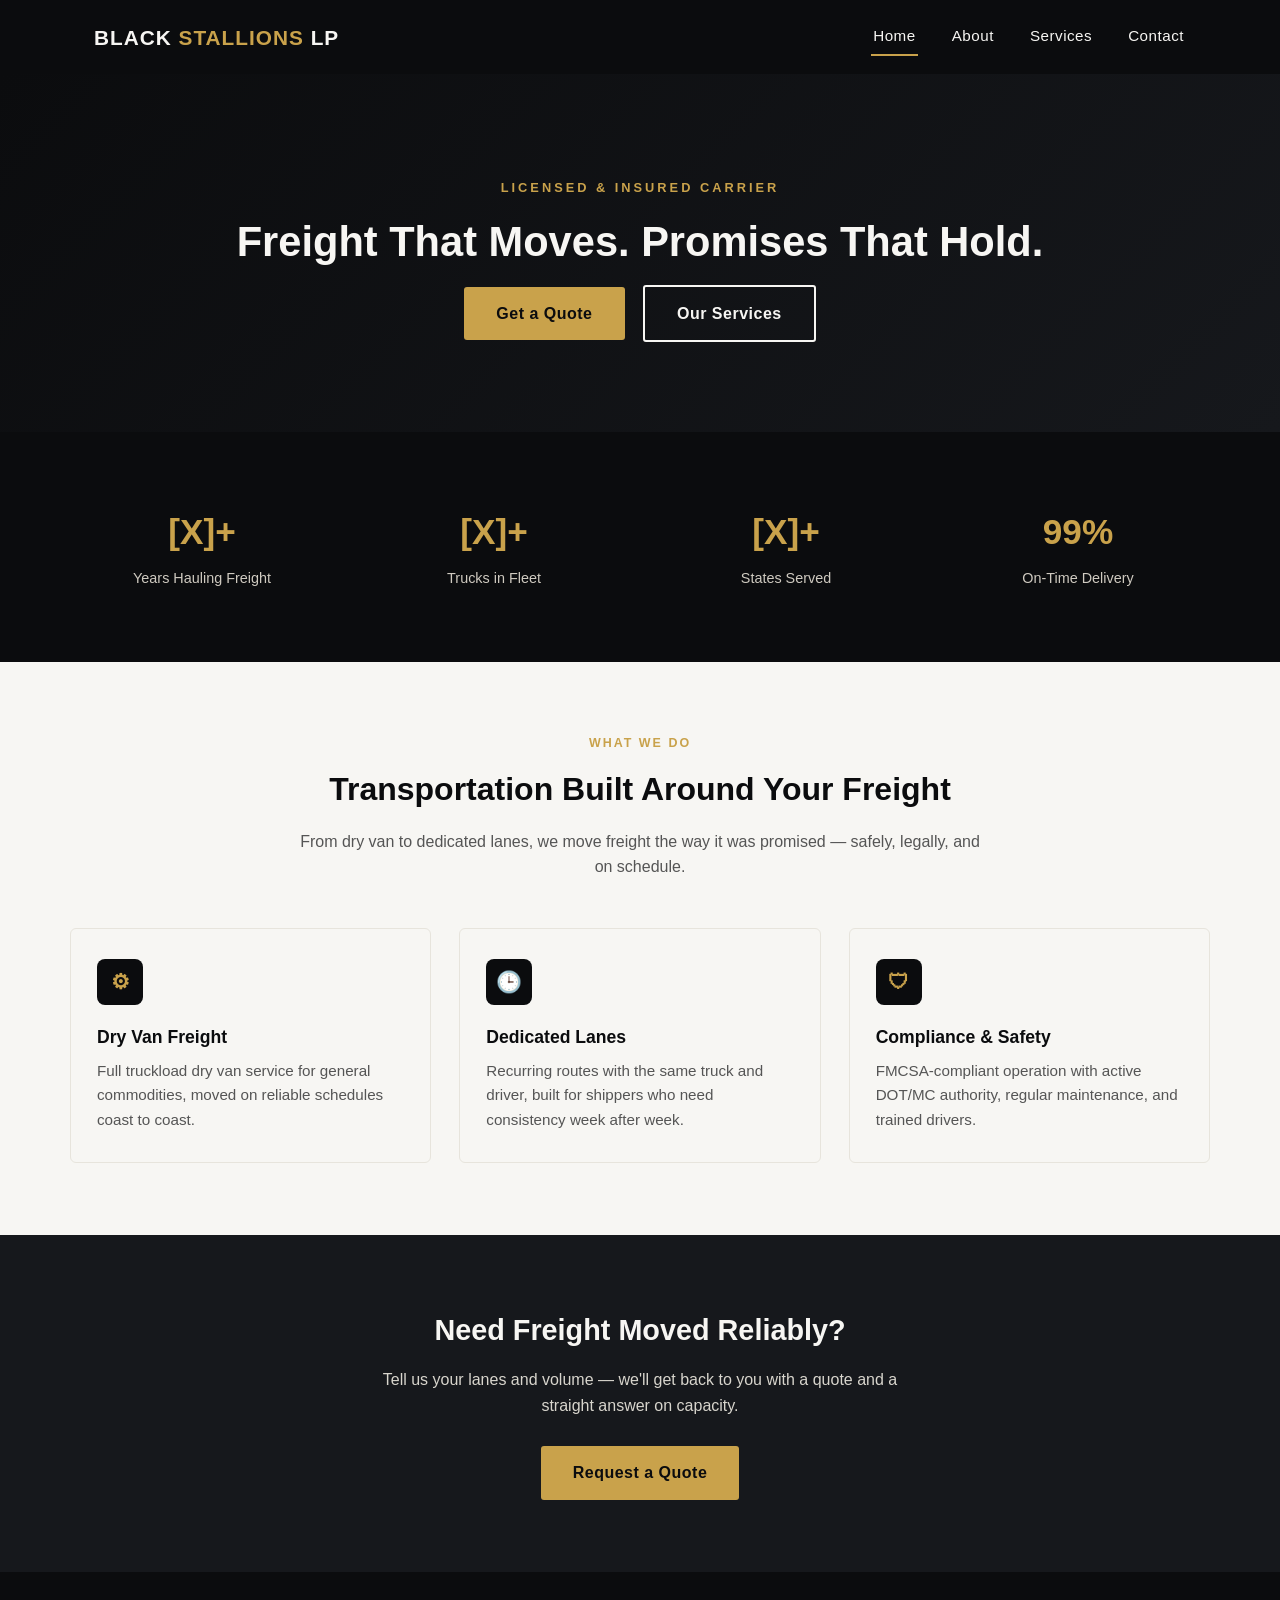
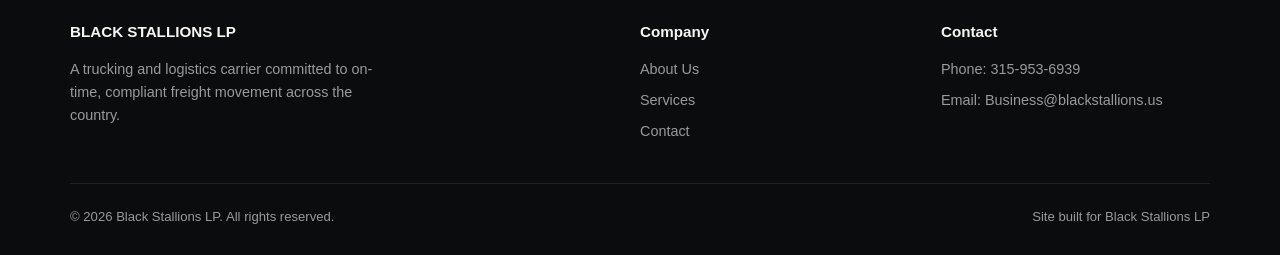
==== index.html @ 040e607d "Update index.html" ====
<!DOCTYPE html>
<html lang="en">
<head>
<meta charset="UTF-8">
<meta name="viewport" content="width=device-width, initial-scale=1.0">
<title>Black Stallions LP | Trucking &amp; Logistics</title>
<meta name="description" content="Black Stallions Lp Black Stallions LP connects owner-operators and moving companies nationwide with consistent freight — Box Truck, Power Only, and Flatbed placements, plus backhaul solutions that turn empty return trips into revenue.">
<link rel="stylesheet" href="styles.css">
</head>
<body>

<header>
  <nav class="nav">
    <a class="logo" href="index.html">BLACK <span>STALLIONS</span> LP</a>
    <button class="nav-toggle" aria-label="Toggle menu">&#9776;</button>
    <div class="nav-links">
      <a href="index.html" class="active">Home</a>
      <a href="about.html">About</a>
      <a href="services.html">Services</a>
      <a href="contact.html">Contact</a>
    </div>
  </nav>
</header>

<section class="hero">
  <div class="tag">Licensed &amp; Insured Carrier</div>
  <h1>Freight That Moves. Promises That Hold.</h1>
  <a class="btn" href="contact.html">Get a Quote</a>
  <a class="btn outline" href="services.html">Our Services</a>
</section>

<section class="stats">
  <div class="grid cols-4">
    <div><div class="num">[X]+</div><div class="label">Years Hauling Freight</div></div>
    <div><div class="num">[X]+</div><div class="label">Trucks in Fleet</div></div>
    <div><div class="num">[X]+</div><div class="label">States Served</div></div>
    <div><div class="num">99%</div><div class="label">On-Time Delivery</div></div>
  </div>
</section>

<section>
  <div class="section-head">
    <div class="tag">What We Do</div>
    <h2>Transportation Built Around Your Freight</h2>
    <p>From dry van to dedicated lanes, we move freight the way it was promised — safely, legally, and on schedule.</p>
  </div>
  <div class="grid cols-3">
    <div class="card">
      <div class="icon">&#9881;</div>
      <h3>Dry Van Freight</h3>
      <p>Full truckload dry van service for general commodities, moved on reliable schedules coast to coast.</p>
    </div>
    <div class="card">
      <div class="icon">&#128338;</div>
      <h3>Dedicated Lanes</h3>
      <p>Recurring routes with the same truck and driver, built for shippers who need consistency week after week.</p>
    </div>
    <div class="card">
      <div class="icon">&#128737;</div>
      <h3>Compliance &amp; Safety</h3>
      <p>FMCSA-compliant operation with active DOT/MC authority, regular maintenance, and trained drivers.</p>
    </div>
  </div>
</section>

<section class="band">
  <h2>Need Freight Moved Reliably?</h2>
  <p>Tell us your lanes and volume — we'll get back to you with a quote and a straight answer on capacity.</p>
  <a class="btn" href="contact.html">Request a Quote</a>
</section>

<footer>
  <div class="footer-grid">
    <div>
      <h4>BLACK STALLIONS LP</h4>
      <p style="font-size:0.9rem; max-width:320px;">A trucking and logistics carrier committed to on-time, compliant freight movement across the country.</p>
    </div>
    <div>
      <h4>Company</h4>
      <ul>
        <li><a href="about.html">About Us</a></li>
        <li><a href="services.html">Services</a></li>
        <li><a href="contact.html">Contact</a></li>
      </ul>
    </div>
    <div>
      <h4>Contact</h4>
      <ul>
        <li>Phone: 315-953-6939</li>
        <li>Email: Business@blackstallions.us</li>
      </ul>
    </div>
  </div>
  <div class="footer-bottom">
    <span>&copy; <span id="year"></span> Black Stallions LP. All rights reserved.</span>
    <span>Site built for Black Stallions LP</span>
  </div>
</footer>

<script src="nav.js"></script>
<script>document.getElementById('year').textContent = new Date().getFullYear();</script>
</body>
</html>
---- styles.css ----
/* Black Stallions LP — shared styles */

:root {
  --black: #0b0c0e;
  --charcoal: #16181c;
  --gold: #c9a24b;
  --gold-light: #e0c47c;
  --white: #f7f6f3;
  --grey: #9a9a9a;
  --maxw: 1140px;
}

* { margin: 0; padding: 0; box-sizing: border-box; }

body {
  font-family: 'Helvetica Neue', Arial, sans-serif;
  background: var(--white);
  color: var(--black);
  line-height: 1.6;
}

a { text-decoration: none; color: inherit; }

.wrap { max-width: var(--maxw); margin: 0 auto; padding: 0 24px; }

/* Header */
header {
  background: var(--black);
  color: var(--white);
  position: sticky;
  top: 0;
  z-index: 100;
}
.nav {
  display: flex;
  align-items: center;
  justify-content: space-between;
  padding: 18px 24px;
  max-width: var(--maxw);
  margin: 0 auto;
}
.logo {
  font-size: 1.3rem;
  font-weight: 700;
  letter-spacing: 1px;
  text-transform: uppercase;
}
.logo span { color: var(--gold); }
.nav-links {
  display: flex;
  gap: 32px;
  font-size: 0.95rem;
  letter-spacing: 0.5px;
}
.nav-links a {
  padding: 6px 2px;
  border-bottom: 2px solid transparent;
  transition: border-color 0.2s;
}
.nav-links a:hover, .nav-links a.active {
  border-color: var(--gold);
}
.nav-toggle {
  display: none;
  background: none;
  border: none;
  color: var(--white);
  font-size: 1.6rem;
  cursor: pointer;
}

@media (max-width: 720px) {
  .nav-links {
    position: absolute;
    top: 64px;
    left: 0;
    right: 0;
    background: var(--black);
    flex-direction: column;
    gap: 0;
    display: none;
  }
  .nav-links.open { display: flex; }
  .nav-links a {
    padding: 16px 24px;
    border-bottom: 1px solid #222;
  }
  .nav-toggle { display: block; }
}

/* Hero */
.hero {
  background: linear-gradient(135deg, var(--black) 0%, var(--charcoal) 100%);
  color: var(--white);
  padding: 100px 24px 90px;
  text-align: center;
}
.hero.small { padding: 70px 24px 60px; }
.hero h1 {
  font-size: 2.6rem;
  font-weight: 800;
  max-width: 820px;
  margin: 0 auto 18px;
  line-height: 1.2;
}
.hero p.lead {
  font-size: 1.15rem;
  color: #d8d5cd;
  max-width: 640px;
  margin: 0 auto 32px;
}
.hero .tag {
  display: inline-block;
  color: var(--gold);
  letter-spacing: 3px;
  text-transform: uppercase;
  font-size: 0.8rem;
  font-weight: 700;
  margin-bottom: 18px;
}

.btn {
  display: inline-block;
  background: var(--gold);
  color: var(--black);
  font-weight: 700;
  padding: 14px 32px;
  border-radius: 3px;
  letter-spacing: 0.5px;
  transition: background 0.2s, transform 0.2s;
}
.btn:hover { background: var(--gold-light); transform: translateY(-1px); }
.btn.outline {
  background: transparent;
  border: 2px solid var(--white);
  color: var(--white);
  margin-left: 14px;
}
.btn.outline:hover { background: rgba(255,255,255,0.1); }

@media (max-width: 480px) {
  .btn.outline { margin-left: 0; margin-top: 12px; display: block; }
}

/* Sections */
section { padding: 72px 24px; }
.section-head { text-align: center; max-width: 680px; margin: 0 auto 48px; }
.section-head .tag {
  color: var(--gold);
  text-transform: uppercase;
  letter-spacing: 2px;
  font-size: 0.78rem;
  font-weight: 700;
}
.section-head h2 { font-size: 2rem; margin: 10px 0 14px; }
.section-head p { color: #555; }

.grid {
  display: grid;
  gap: 28px;
  max-width: var(--maxw);
  margin: 0 auto;
}
.grid.cols-3 { grid-template-columns: repeat(3, 1fr); }
.grid.cols-4 { grid-template-columns: repeat(4, 1fr); }
.grid.cols-2 { grid-template-columns: repeat(2, 1fr); }
@media (max-width: 860px) {
  .grid.cols-3, .grid.cols-4 { grid-template-columns: repeat(2, 1fr); }
}
@media (max-width: 560px) {
  .grid.cols-3, .grid.cols-4, .grid.cols-2 { grid-template-columns: 1fr; }
}

.card {
  background: var(--white);
  border: 1px solid #e7e4dc;
  border-radius: 6px;
  padding: 30px 26px;
}
.card .icon {
  width: 46px; height: 46px;
  border-radius: 8px;
  background: var(--black);
  color: var(--gold);
  display: flex; align-items: center; justify-content: center;
  font-size: 1.3rem;
  margin-bottom: 18px;
  font-weight: 700;
}
.card h3 { font-size: 1.1rem; margin-bottom: 8px; }
.card p { color: #555; font-size: 0.95rem; }

.stats {
  background: var(--black);
  color: var(--white);
}
.stats .grid { text-align: center; }
.stats .num { font-size: 2.2rem; font-weight: 800; color: var(--gold); }
.stats .label { color: #cfcac0; font-size: 0.9rem; margin-top: 6px; }

.band {
  background: var(--charcoal);
  color: var(--white);
  text-align: center;
}
.band h2 { font-size: 1.8rem; margin-bottom: 14px; }
.band p { color: #d8d5cd; max-width: 560px; margin: 0 auto 28px; }

/* About page specifics */
.two-col {
  display: grid;
  grid-template-columns: 1fr 1fr;
  gap: 48px;
  max-width: var(--maxw);
  margin: 0 auto;
  align-items: start;
}
@media (max-width: 760px) {
  .two-col { grid-template-columns: 1fr; }
}
.two-col h2 { font-size: 1.7rem; margin-bottom: 16px; }
.two-col p { color: #444; margin-bottom: 16px; }
.values-list { list-style: none; }
.values-list li {
  padding: 14px 0;
  border-bottom: 1px solid #e7e4dc;
}
.values-list li strong { color: var(--black); }
.values-list li span { color: #666; display: block; font-size: 0.92rem; margin-top: 4px; }

/* Contact page */
.contact-grid {
  display: grid;
  grid-template-columns: 1fr 1fr;
  gap: 48px;
  max-width: var(--maxw);
  margin: 0 auto;
}
@media (max-width: 760px) {
  .contact-grid { grid-template-columns: 1fr; }
}
.info-item { margin-bottom: 26px; }
.info-item .label {
  text-transform: uppercase;
  letter-spacing: 1px;
  font-size: 0.75rem;
  color: var(--gold);
  font-weight: 700;
  margin-bottom: 6px;
}
.info-item .value { font-size: 1.05rem; }

form { display: flex; flex-direction: column; gap: 16px; }
form label { font-size: 0.85rem; font-weight: 600; margin-bottom: 4px; display: block; }
form input, form textarea, form select {
  width: 100%;
  padding: 12px 14px;
  border: 1px solid #ccc8bd;
  border-radius: 4px;
  font-size: 1rem;
  font-family: inherit;
}
form textarea { min-height: 120px; resize: vertical; }
form button {
  background: var(--black);
  color: var(--white);
  border: none;
  padding: 14px 24px;
  font-weight: 700;
  border-radius: 4px;
  cursor: pointer;
  letter-spacing: 0.5px;
}
form button:hover { background: var(--charcoal); }

/* Footer */
footer {
  background: var(--black);
  color: var(--grey);
  padding: 48px 24px 28px;
}
.footer-grid {
  display: grid;
  grid-template-columns: 2fr 1fr 1fr;
  gap: 32px;
  max-width: var(--maxw);
  margin: 0 auto 32px;
}
@media (max-width: 680px) {
  .footer-grid { grid-template-columns: 1fr; }
}
.footer-grid h4 { color: var(--white); margin-bottom: 14px; font-size: 0.95rem; }
.footer-grid ul { list-style: none; }
.footer-grid li { margin-bottom: 8px; font-size: 0.9rem; }
.footer-grid li a:hover { color: var(--gold); }
.footer-bottom {
  max-width: var(--maxw);
  margin: 0 auto;
  padding-top: 22px;
  border-top: 1px solid #222;
  font-size: 0.82rem;
  display: flex;
  justify-content: space-between;
  flex-wrap: wrap;
  gap: 10px;
}
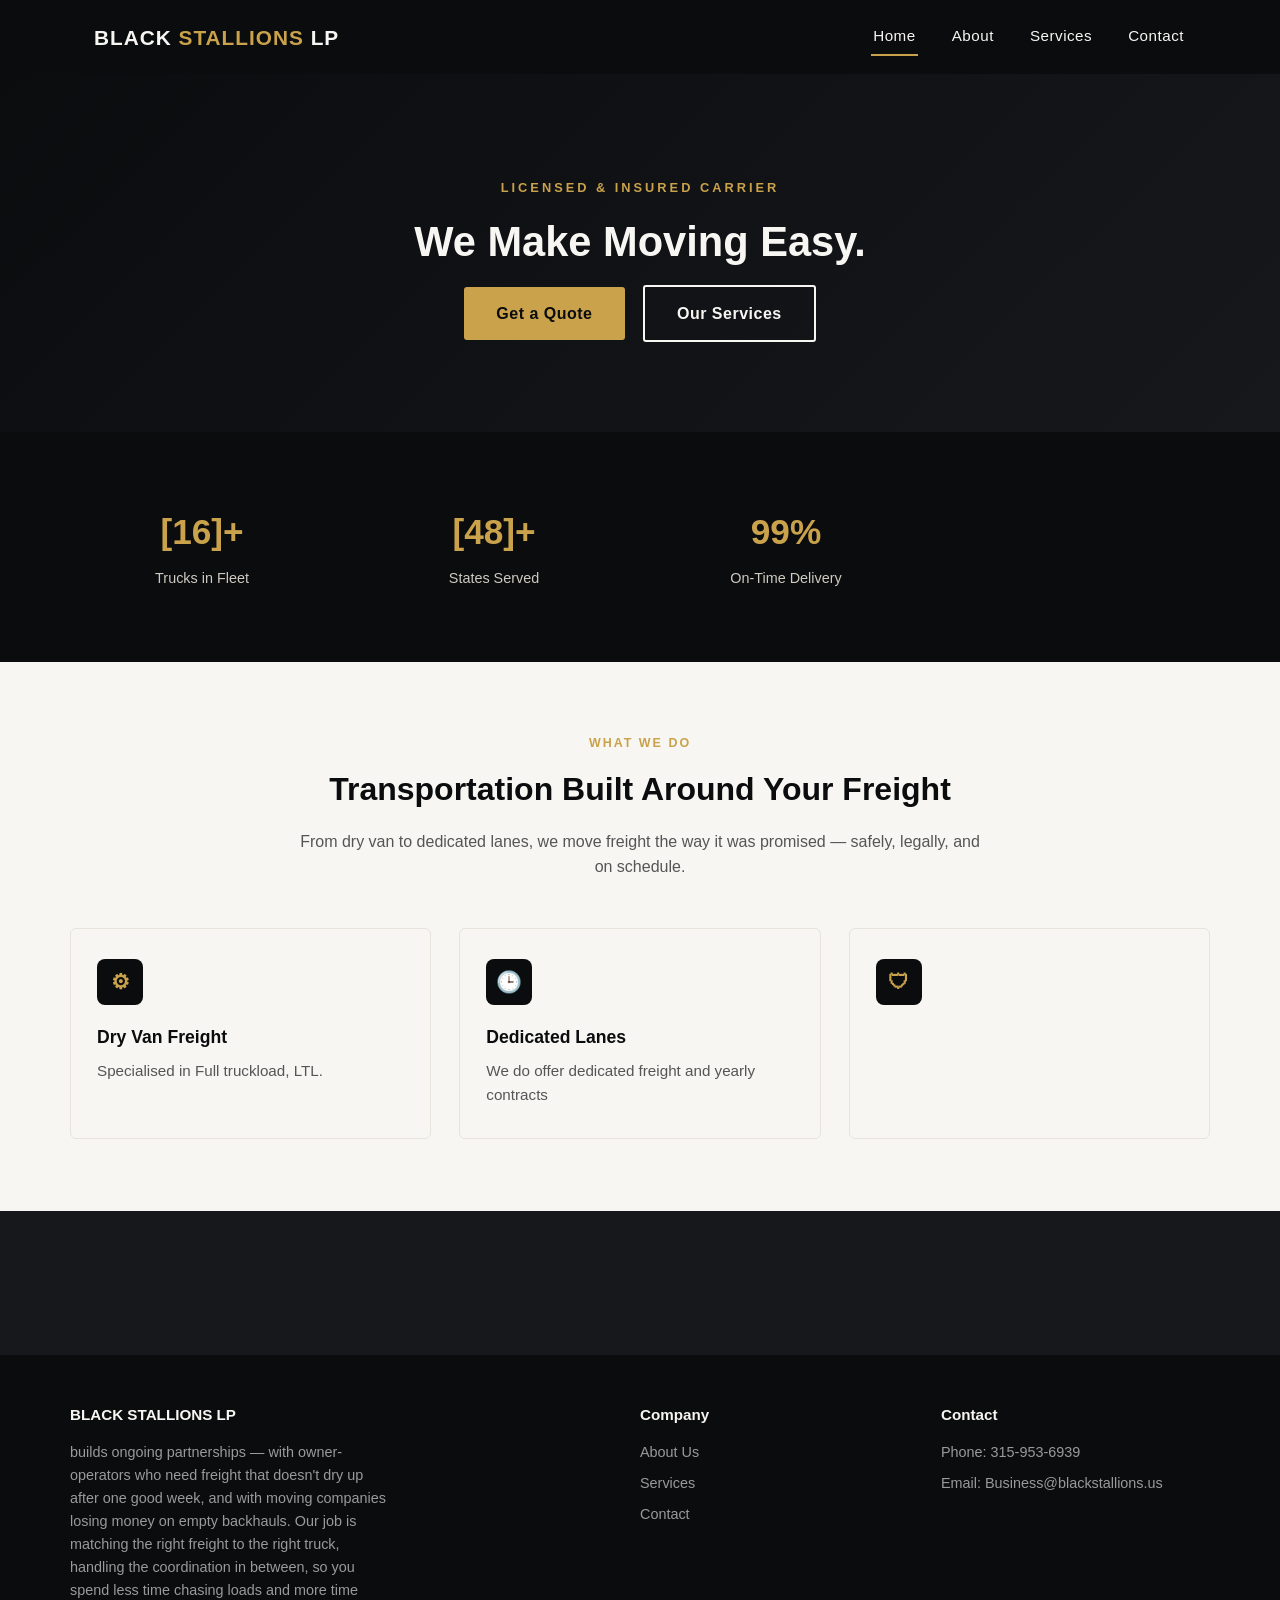
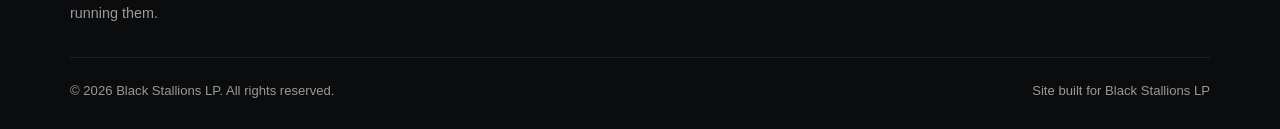
==== commit 5ced6b58: "Update index.html" ====
--- a/index.html
+++ b/index.html
@@ -24,16 +24,15 @@
 
 <section class="hero">
   <div class="tag">Licensed &amp; Insured Carrier</div>
-  <h1>Freight That Moves. Promises That Hold.</h1>
+  <h1> We Make Moving Easy.</h1>
   <a class="btn" href="contact.html">Get a Quote</a>
   <a class="btn outline" href="services.html">Our Services</a>
 </section>
 
 <section class="stats">
   <div class="grid cols-4">
-    <div><div class="num">[X]+</div><div class="label">Years Hauling Freight</div></div>
-    <div><div class="num">[X]+</div><div class="label">Trucks in Fleet</div></div>
-    <div><div class="num">[X]+</div><div class="label">States Served</div></div>
+    <div><div class="num">[16]+</div><div class="label">Trucks in Fleet</div></div>
+    <div><div class="num">[48]+</div><div class="label">States Served</div></div>
     <div><div class="num">99%</div><div class="label">On-Time Delivery</div></div>
   </div>
 </section>
@@ -48,32 +47,27 @@
     <div class="card">
       <div class="icon">&#9881;</div>
       <h3>Dry Van Freight</h3>
-      <p>Full truckload dry van service for general commodities, moved on reliable schedules coast to coast.</p>
+      <p>Specialised in Full truckload, LTL.</p>
     </div>
     <div class="card">
       <div class="icon">&#128338;</div>
       <h3>Dedicated Lanes</h3>
-      <p>Recurring routes with the same truck and driver, built for shippers who need consistency week after week.</p>
+      <p>We do offer dedicated freight and yearly contracts</p>
     </div>
     <div class="card">
       <div class="icon">&#128737;</div>
-      <h3>Compliance &amp; Safety</h3>
-      <p>FMCSA-compliant operation with active DOT/MC authority, regular maintenance, and trained drivers.</p>
     </div>
   </div>
 </section>
 
 <section class="band">
-  <h2>Need Freight Moved Reliably?</h2>
-  <p>Tell us your lanes and volume — we'll get back to you with a quote and a straight answer on capacity.</p>
-  <a class="btn" href="contact.html">Request a Quote</a>
 </section>
 
 <footer>
   <div class="footer-grid">
     <div>
       <h4>BLACK STALLIONS LP</h4>
-      <p style="font-size:0.9rem; max-width:320px;">A trucking and logistics carrier committed to on-time, compliant freight movement across the country.</p>
+      <p style="font-size:0.9rem; max-width:320px;"> builds ongoing partnerships — with owner-operators who need freight that doesn't dry up after one good week, and with moving companies losing money on empty backhauls. Our job is matching the right freight to the right truck, handling the coordination in between, so you spend less time chasing loads and more time running them.</p>
     </div>
     <div>
       <h4>Company</h4>
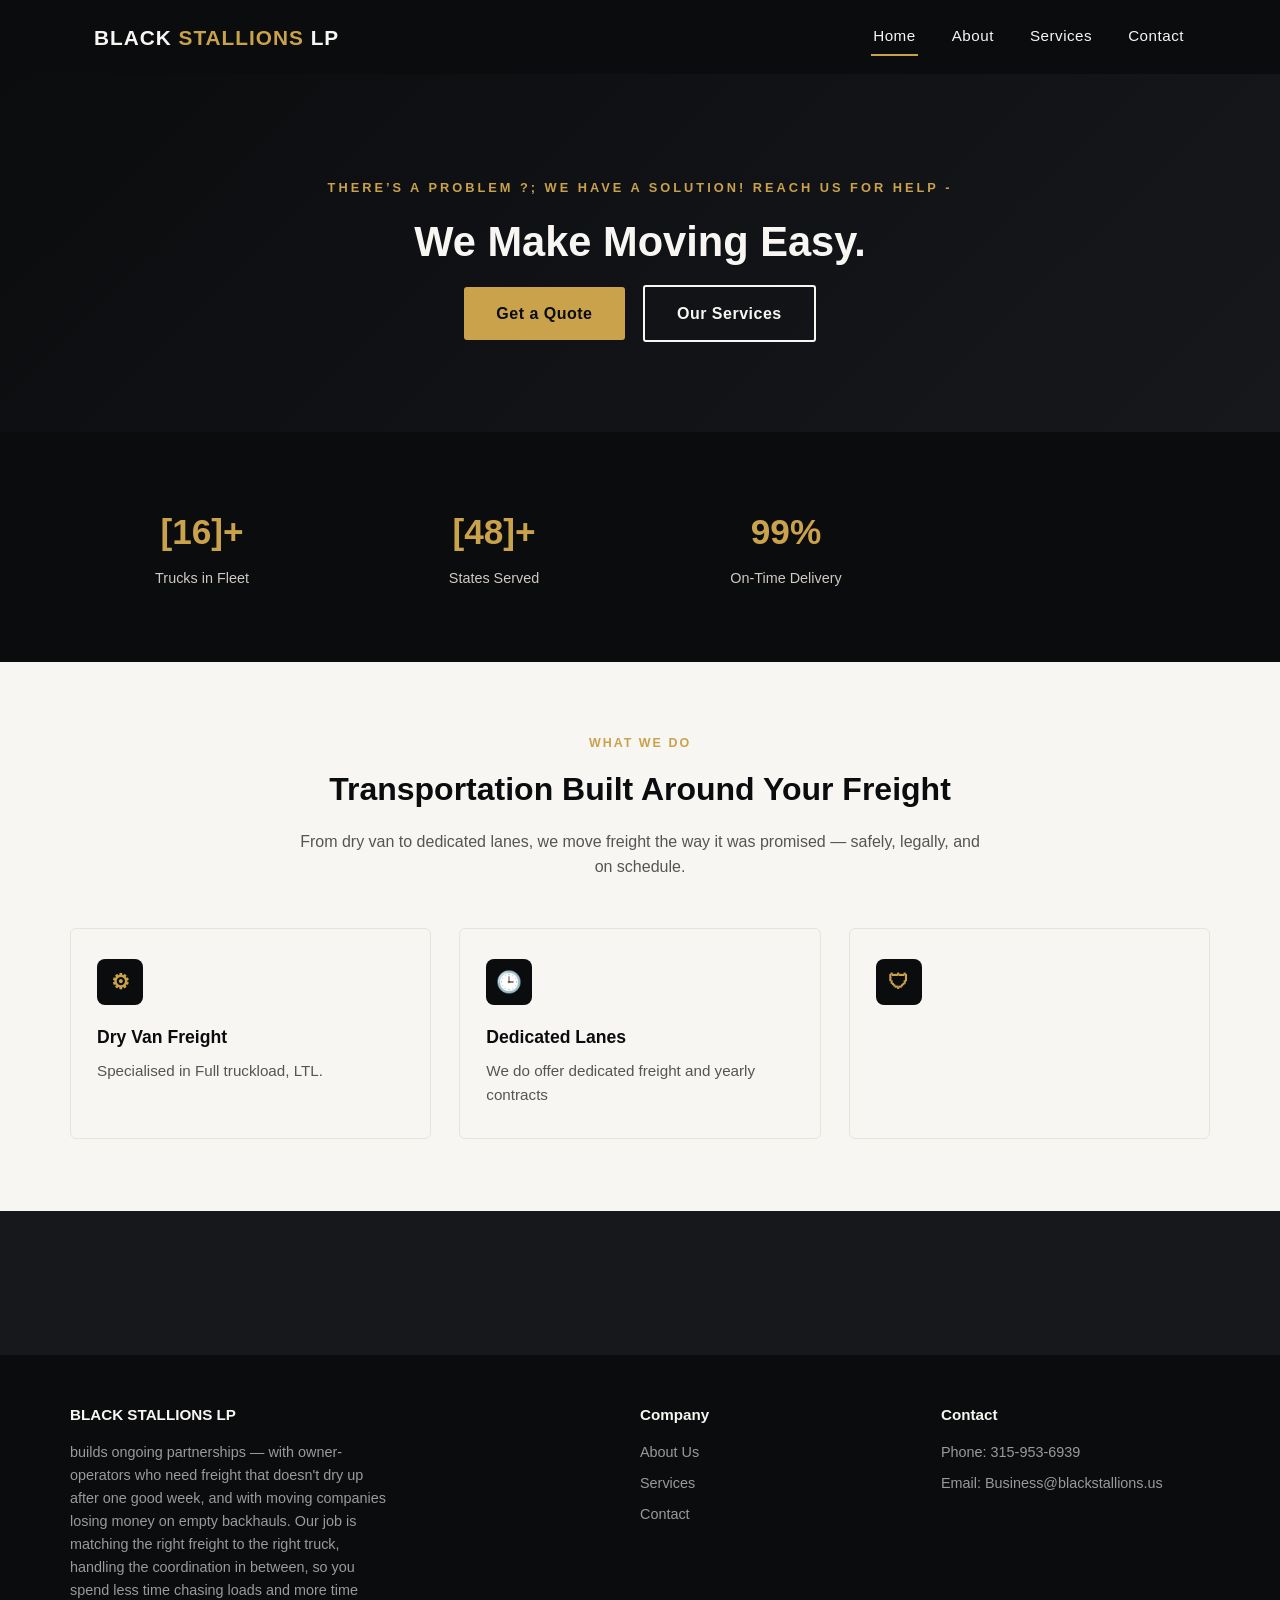
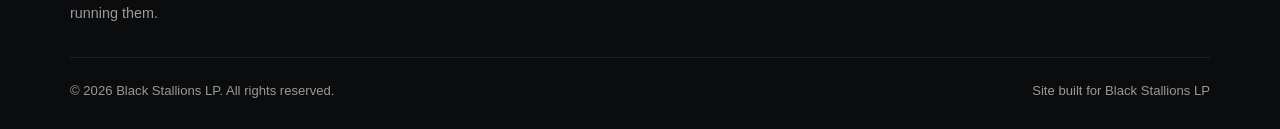
==== commit 7f3e5044: "Update index.html" ====
--- a/index.html
+++ b/index.html
@@ -23,7 +23,7 @@
 </header>
 
 <section class="hero">
-  <div class="tag">Licensed &amp; Insured Carrier</div>
+  <div class="tag">There’s a Problem ?; We Have a Solution! Reach Us For Help -</div>
   <h1> We Make Moving Easy.</h1>
   <a class="btn" href="contact.html">Get a Quote</a>
   <a class="btn outline" href="services.html">Our Services</a>
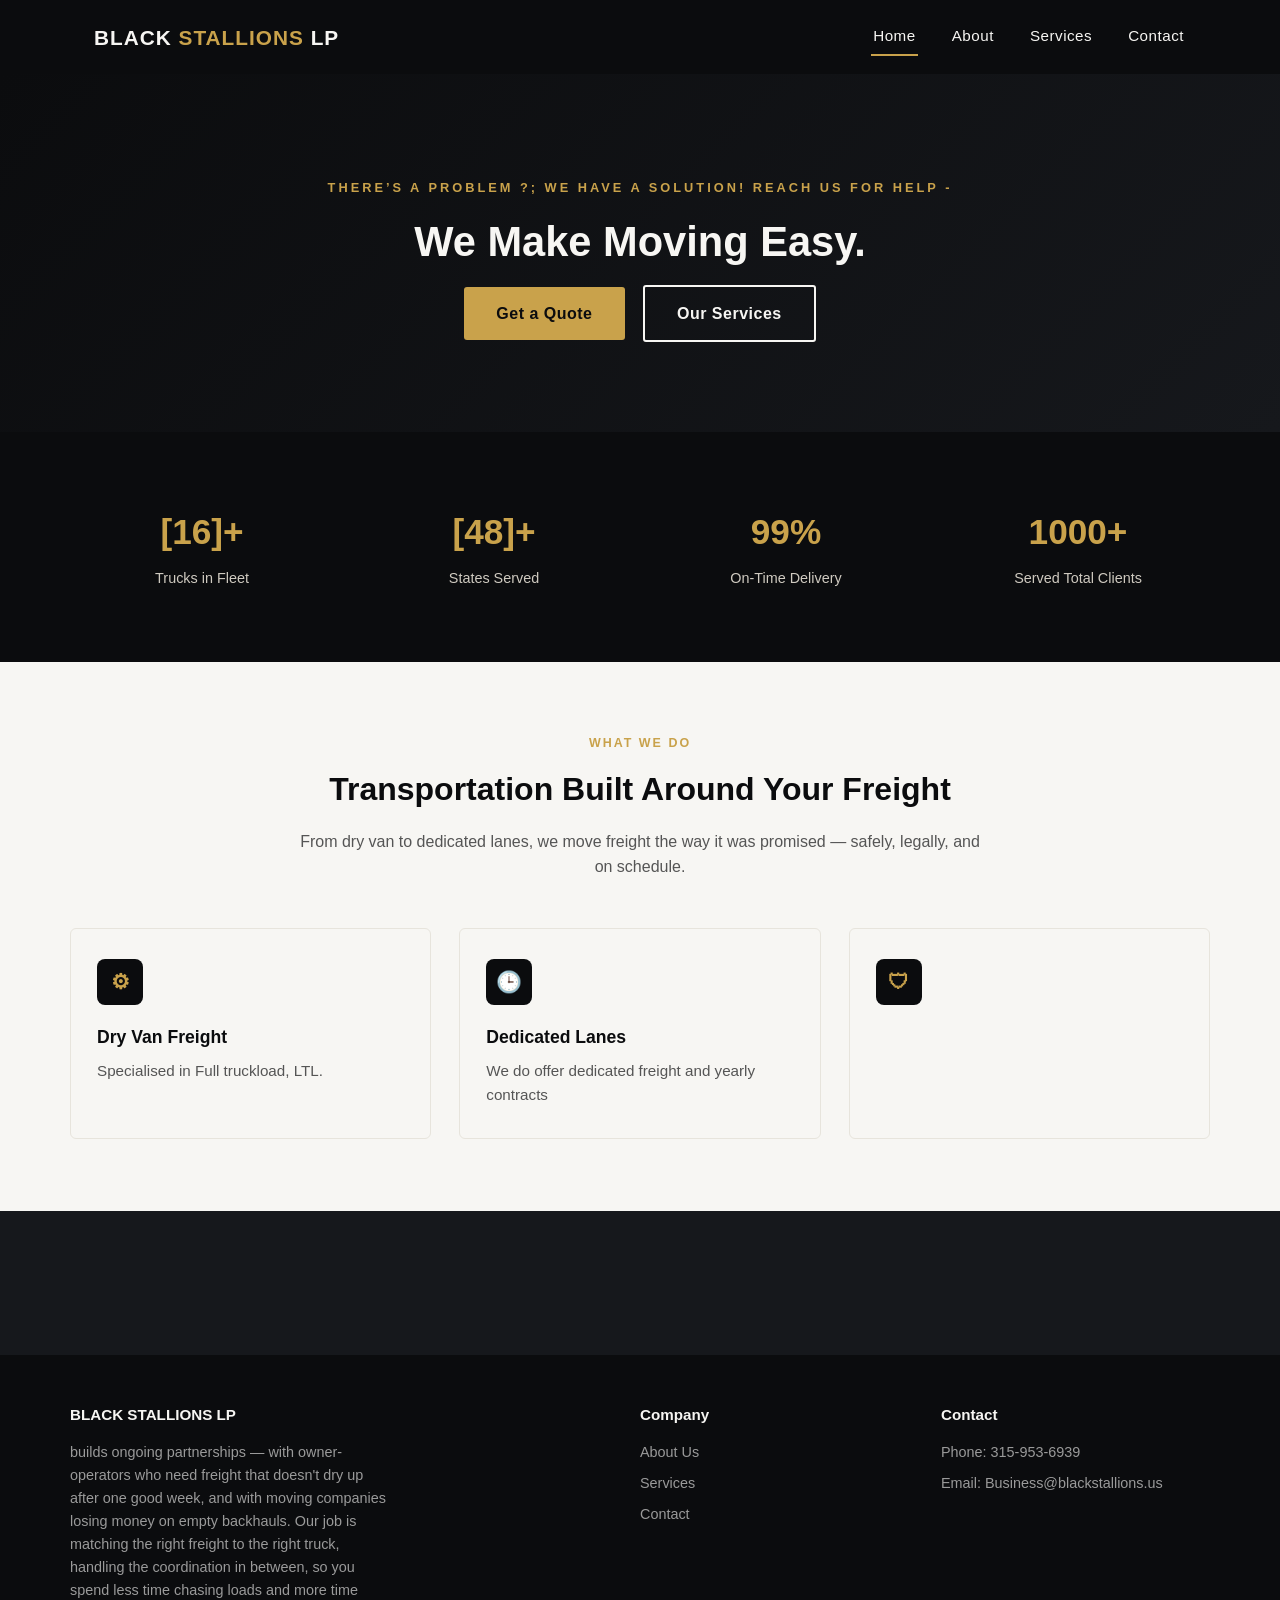
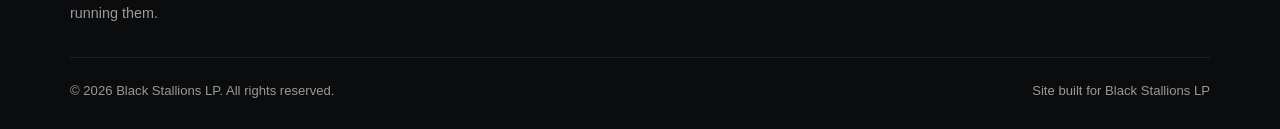
==== commit 1de951cd: "Update index.html" ====
--- a/index.html
+++ b/index.html
@@ -34,6 +34,7 @@
     <div><div class="num">[16]+</div><div class="label">Trucks in Fleet</div></div>
     <div><div class="num">[48]+</div><div class="label">States Served</div></div>
     <div><div class="num">99%</div><div class="label">On-Time Delivery</div></div>
+     <div><div class="num">1000+</div><div class="label">Served Total Clients</div></div>
   </div>
 </section>
 
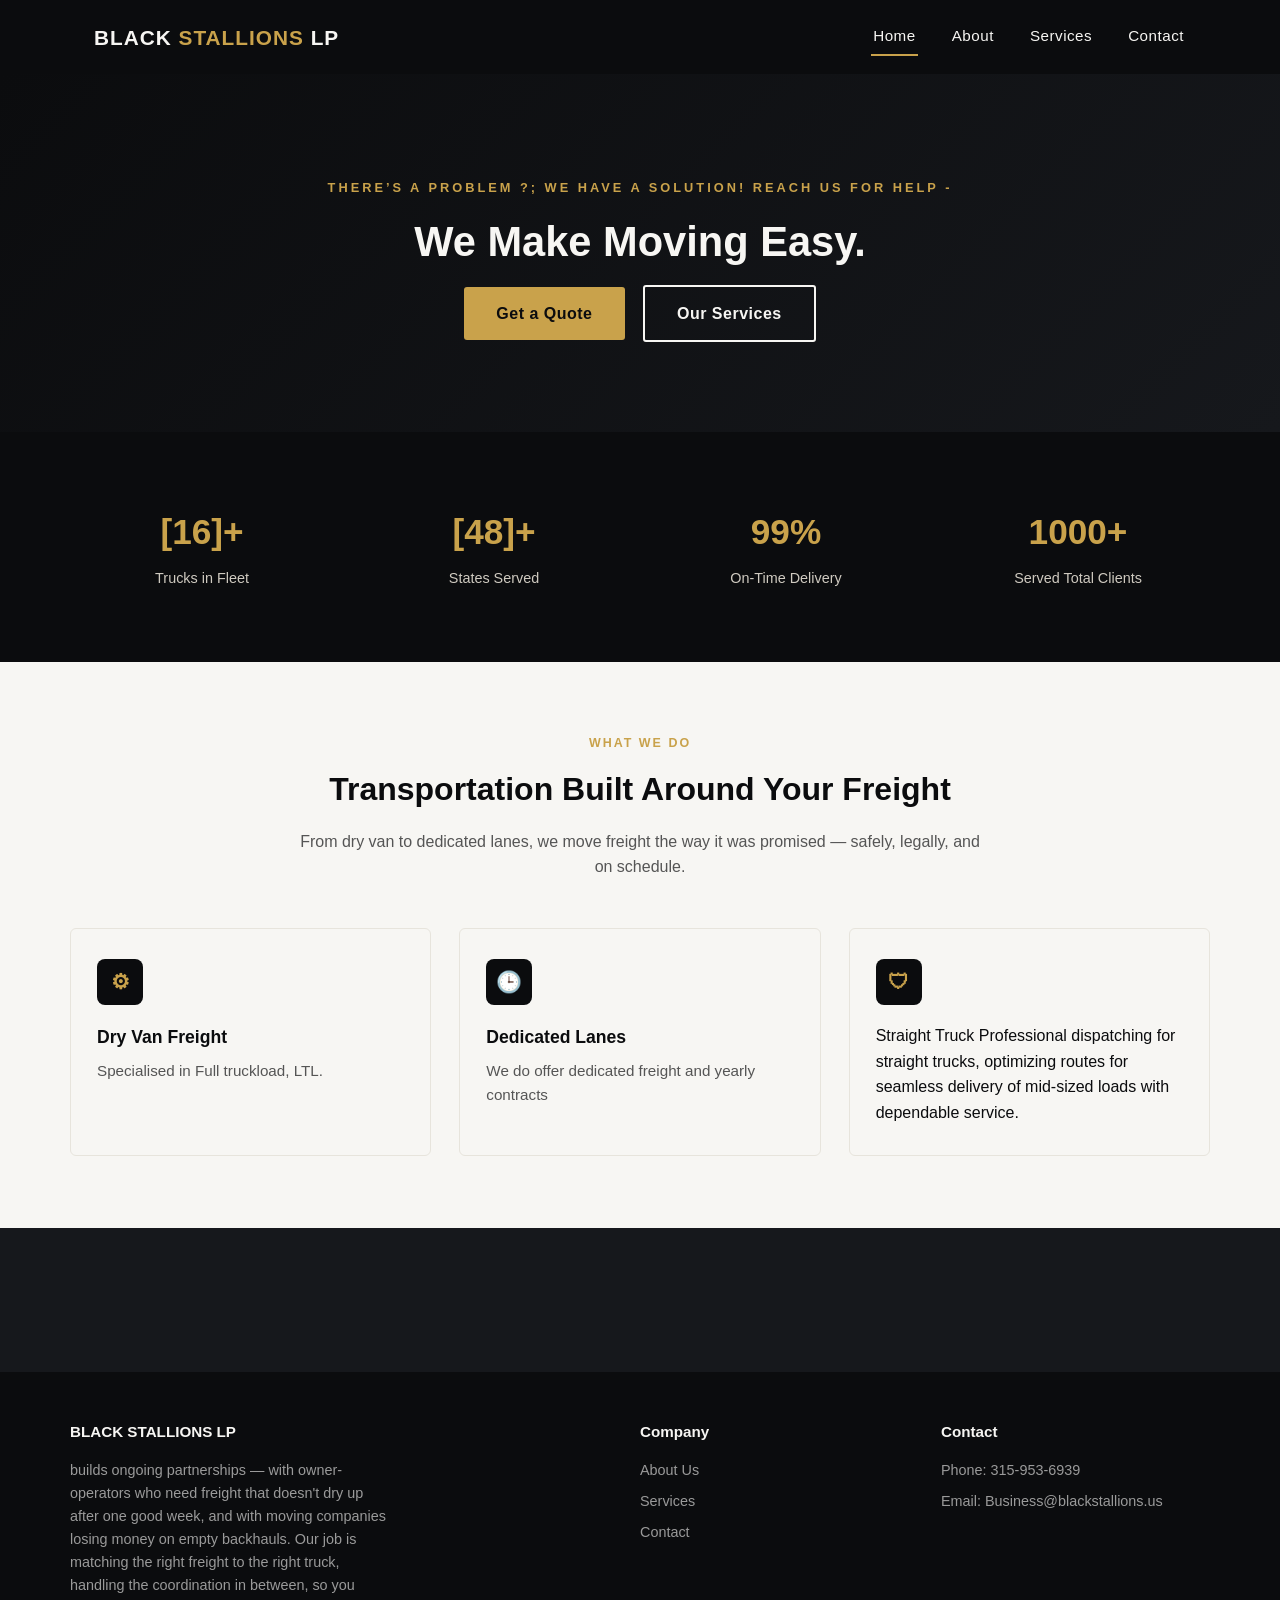
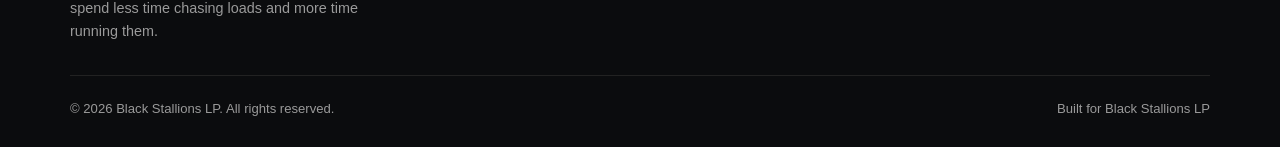
==== commit 9e72a039: "Update index.html" ====
--- a/index.html
+++ b/index.html
@@ -57,6 +57,8 @@
     </div>
     <div class="card">
       <div class="icon">&#128737;</div>
+      Straight Truck
+      Professional dispatching for straight trucks, optimizing routes for seamless delivery of mid-sized loads with dependable service.
     </div>
   </div>
 </section>
@@ -88,7 +90,7 @@
   </div>
   <div class="footer-bottom">
     <span>&copy; <span id="year"></span> Black Stallions LP. All rights reserved.</span>
-    <span>Site built for Black Stallions LP</span>
+    <span>Built for Black Stallions LP</span>
   </div>
 </footer>
 
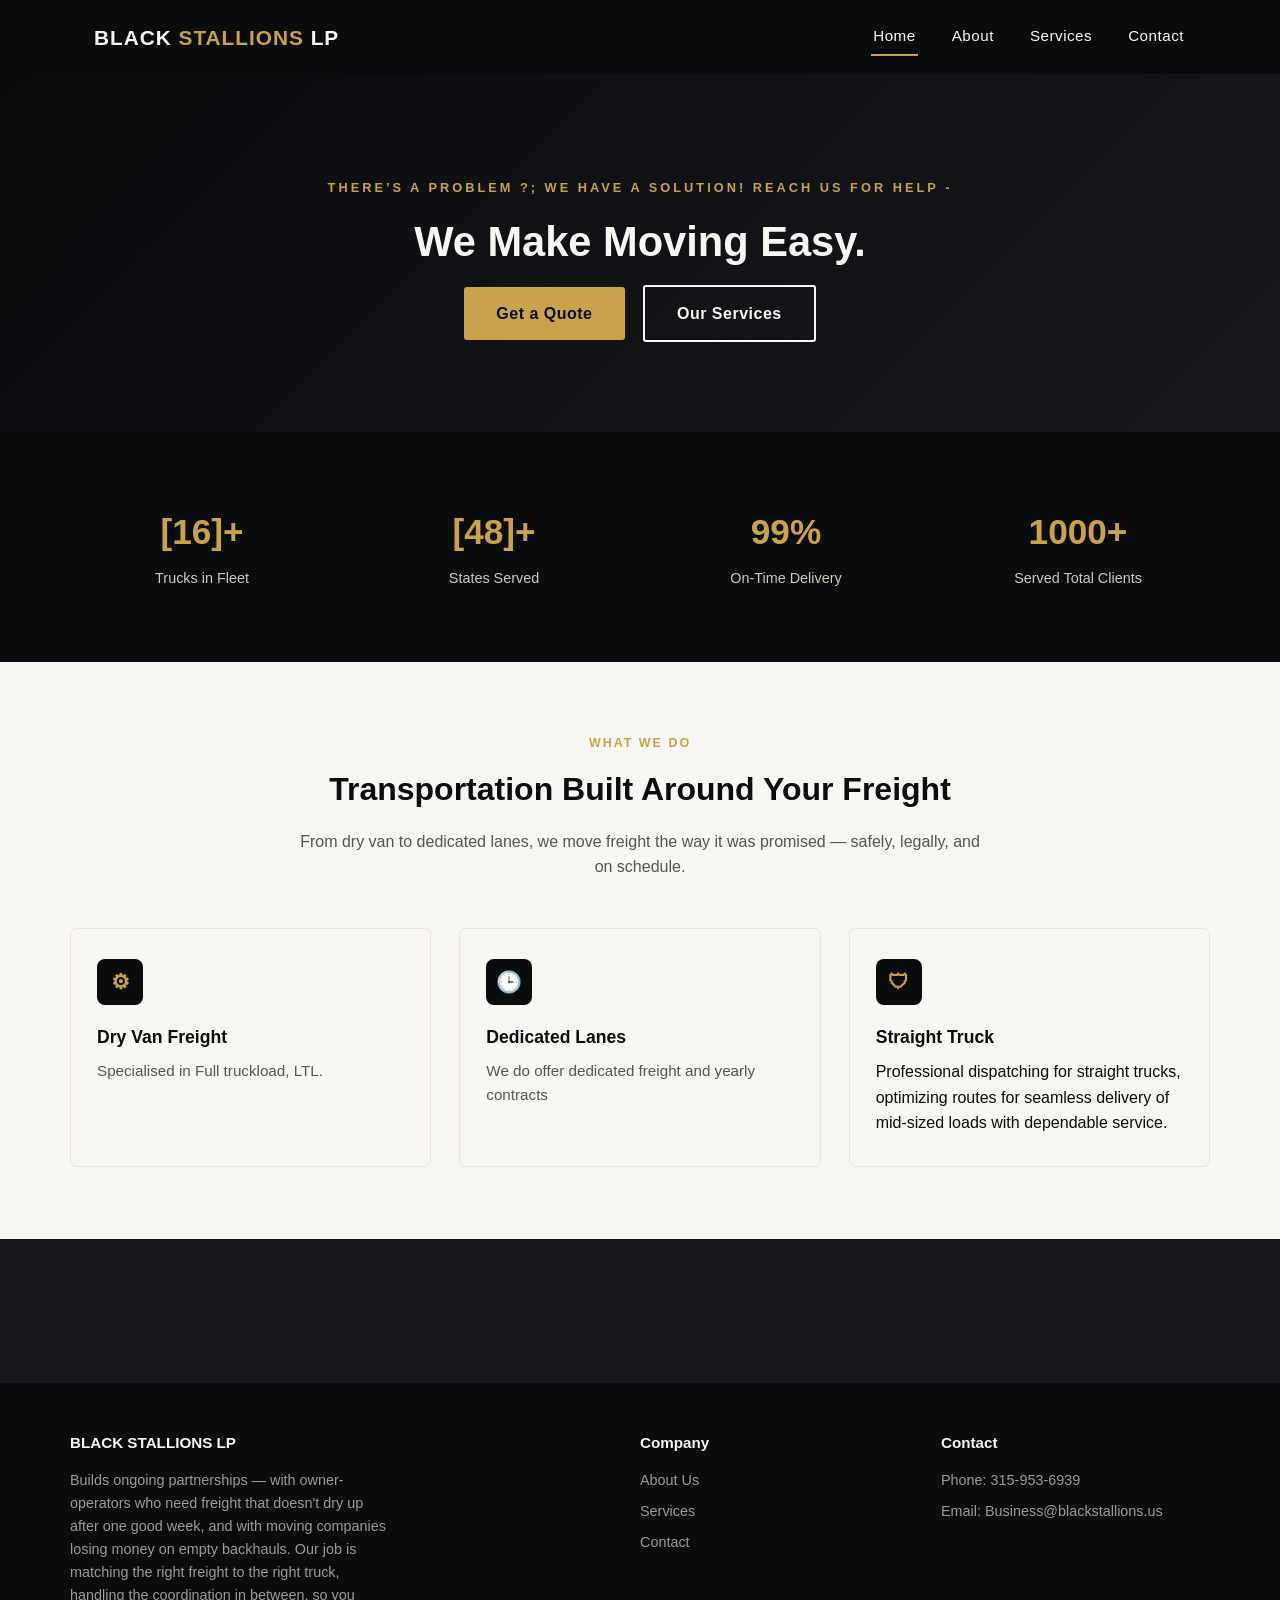
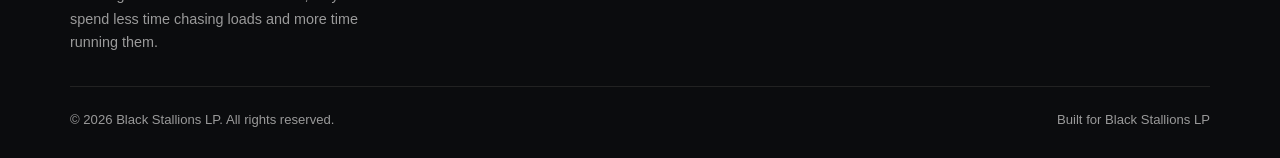
==== commit e2a09cab: "Update index.html" ====
--- a/index.html
+++ b/index.html
@@ -57,7 +57,7 @@
     </div>
     <div class="card">
       <div class="icon">&#128737;</div>
-      Straight Truck
+      <h3>Straight Truck</h3>
       Professional dispatching for straight trucks, optimizing routes for seamless delivery of mid-sized loads with dependable service.
     </div>
   </div>
@@ -70,7 +70,7 @@
   <div class="footer-grid">
     <div>
       <h4>BLACK STALLIONS LP</h4>
-      <p style="font-size:0.9rem; max-width:320px;"> builds ongoing partnerships — with owner-operators who need freight that doesn't dry up after one good week, and with moving companies losing money on empty backhauls. Our job is matching the right freight to the right truck, handling the coordination in between, so you spend less time chasing loads and more time running them.</p>
+      <p style="font-size:0.9rem; max-width:320px;"> Builds ongoing partnerships — with owner-operators who need freight that doesn't dry up after one good week, and with moving companies losing money on empty backhauls. Our job is matching the right freight to the right truck, handling the coordination in between, so you spend less time chasing loads and more time running them.</p>
     </div>
     <div>
       <h4>Company</h4>
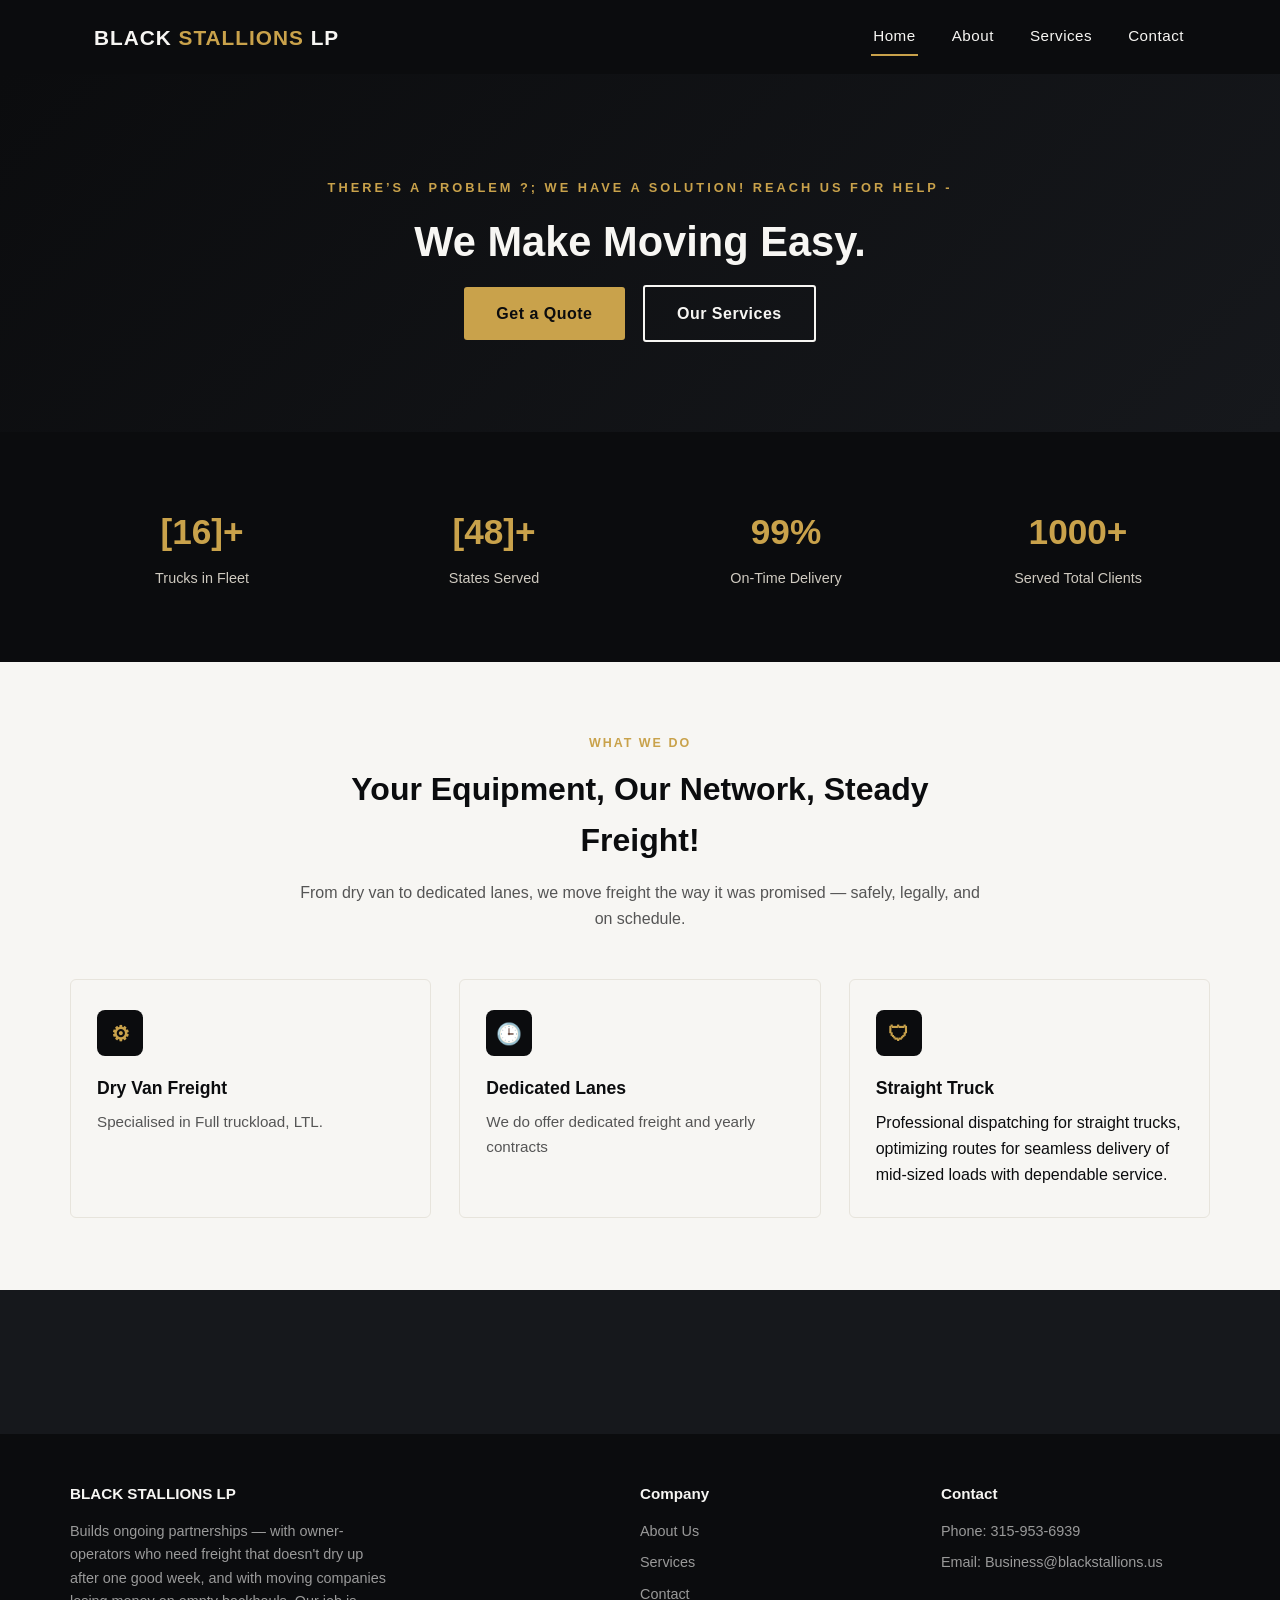
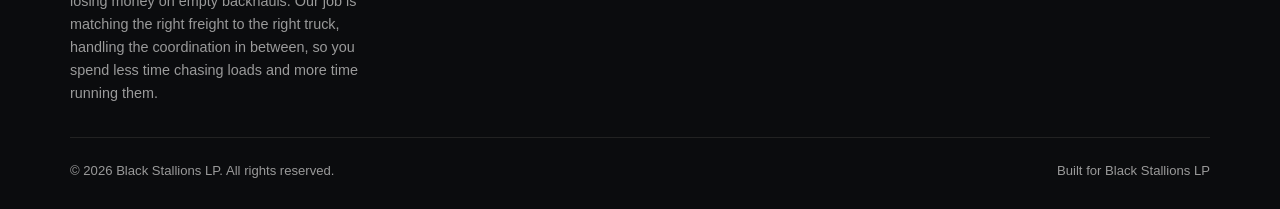
==== commit ca9cfa90: "Update index.html" ====
--- a/index.html
+++ b/index.html
@@ -41,7 +41,7 @@
 <section>
   <div class="section-head">
     <div class="tag">What We Do</div>
-    <h2>Transportation Built Around Your Freight</h2>
+    <h2>Your Equipment, Our Network, Steady Freight!</h2>
     <p>From dry van to dedicated lanes, we move freight the way it was promised — safely, legally, and on schedule.</p>
   </div>
   <div class="grid cols-3">
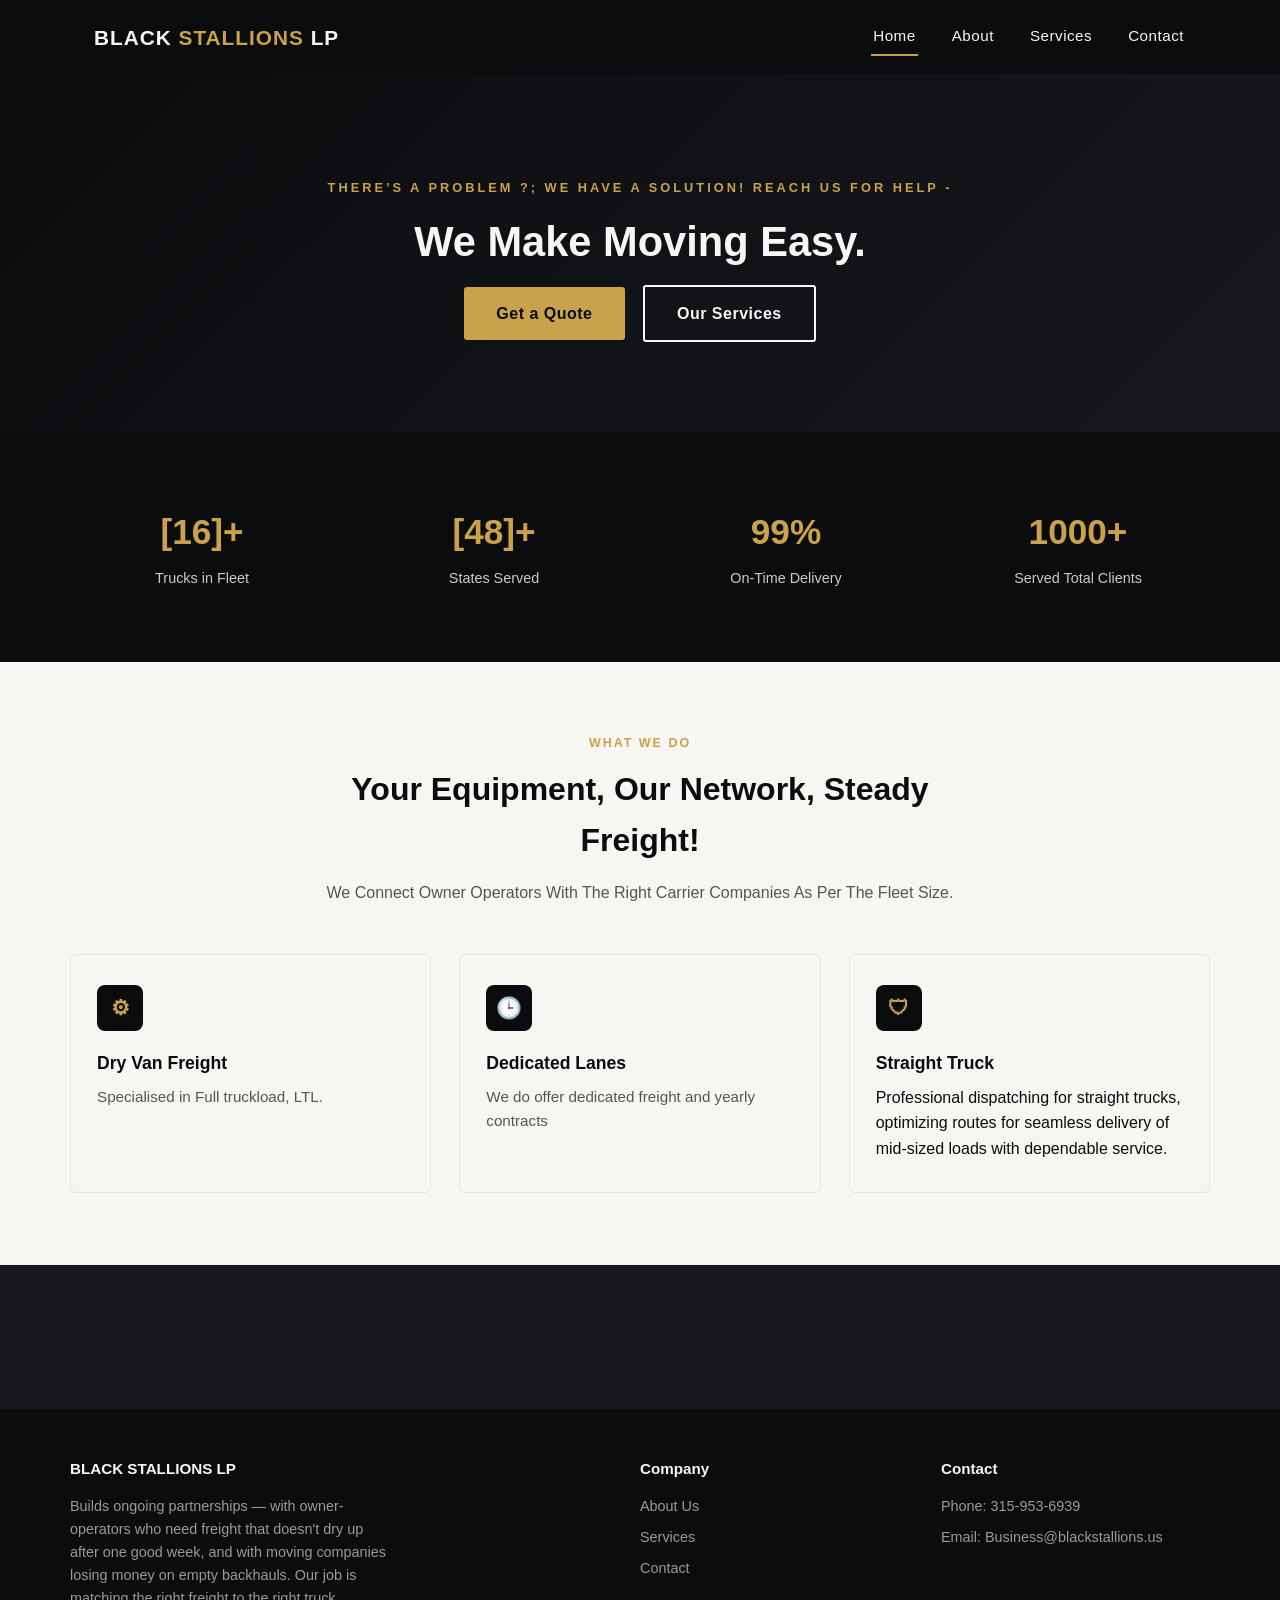
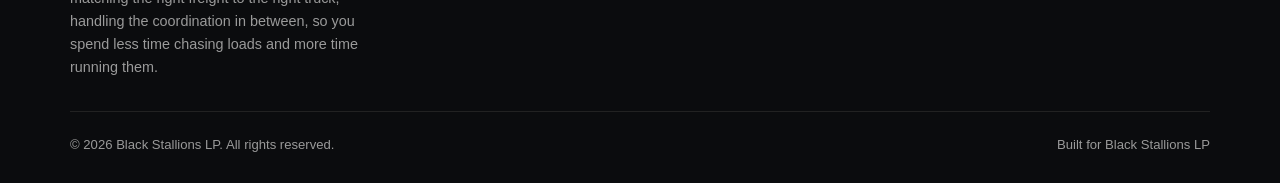
==== commit bb8516ab: "Update index.html" ====
--- a/index.html
+++ b/index.html
@@ -42,7 +42,7 @@
   <div class="section-head">
     <div class="tag">What We Do</div>
     <h2>Your Equipment, Our Network, Steady Freight!</h2>
-    <p>From dry van to dedicated lanes, we move freight the way it was promised — safely, legally, and on schedule.</p>
+    <p> We Connect Owner Operators With The Right Carrier Companies As Per The Fleet Size.</p>
   </div>
   <div class="grid cols-3">
     <div class="card">
